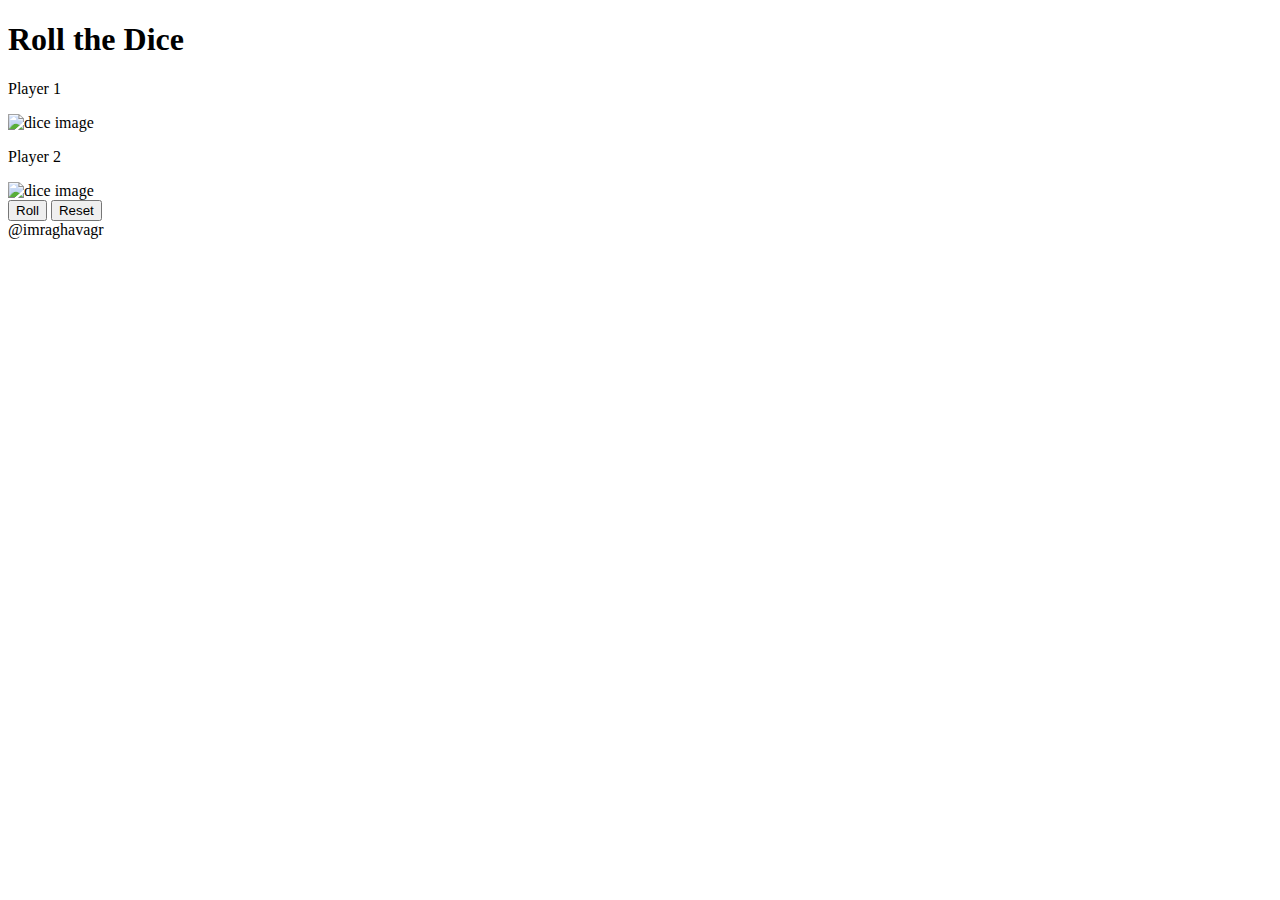
==== dice.html @ f68373e2 "add dice.html" ====
<!DOCTYPE html>
<html lang="en" dir="ltr">
  <head>
    <meta charset="utf-8">
    <title>Dicee</title>
    <link href="https://cdn.jsdelivr.net/npm/bootstrap@5.3.2/dist/css/bootstrap.min.css" rel="stylesheet" integrity="sha384-T3c6CoIi6uLrA9TneNEoa7RxnatzjcDSCmG1MXxSR1GAsXEV/Dwwykc2MPK8M2HN" crossorigin="anonymous">
    <link rel="stylesheet" href="./assets/css/styles.css">
    <link href="https://fonts.googleapis.com/css?family=Indie+Flower|Lobster" rel="stylesheet">

  </head>
  <body>

    <div class="container text-center">

      <div class="row">
        <div class="col">
          <h1>Roll the Dice</h1>
        </div>        
      </div>

      <div class="row py-3">
        <div class="col">
          <div class="dice one">
            <p>Player 1</p>
            <img class="img1" src="./assets/images/dice6.png" alt = "dice image">
          </div>
        </div>
        <div class="col">
          <div class="dice two">
            <p>Player 2</p>
            <img class="img2" src="./assets/images/dice6.png" alt = "dice image">
          </div>
        </div>
      </div>

      <div class="row">
        <div class="buttons">
          <button type="button" class="btn btn-outline-success">Roll</button>
          <button type="button" class="btn btn-outline-danger">Reset</button>    
        </div>
      </div>

    </div>

    <script src="https://cdn.jsdelivr.net/npm/bootstrap@5.3.2/dist/js/bootstrap.bundle.min.js" integrity="sha384-C6RzsynM9kWDrMNeT87bh95OGNyZPhcTNXj1NW7RuBCsyN/o0jlpcV8Qyq46cDfL" crossorigin="anonymous"></script>
    <script src="./assets/js/index.js"></script>
  </body>
  <footer>
    @imraghavagr
  </footer>
</html>
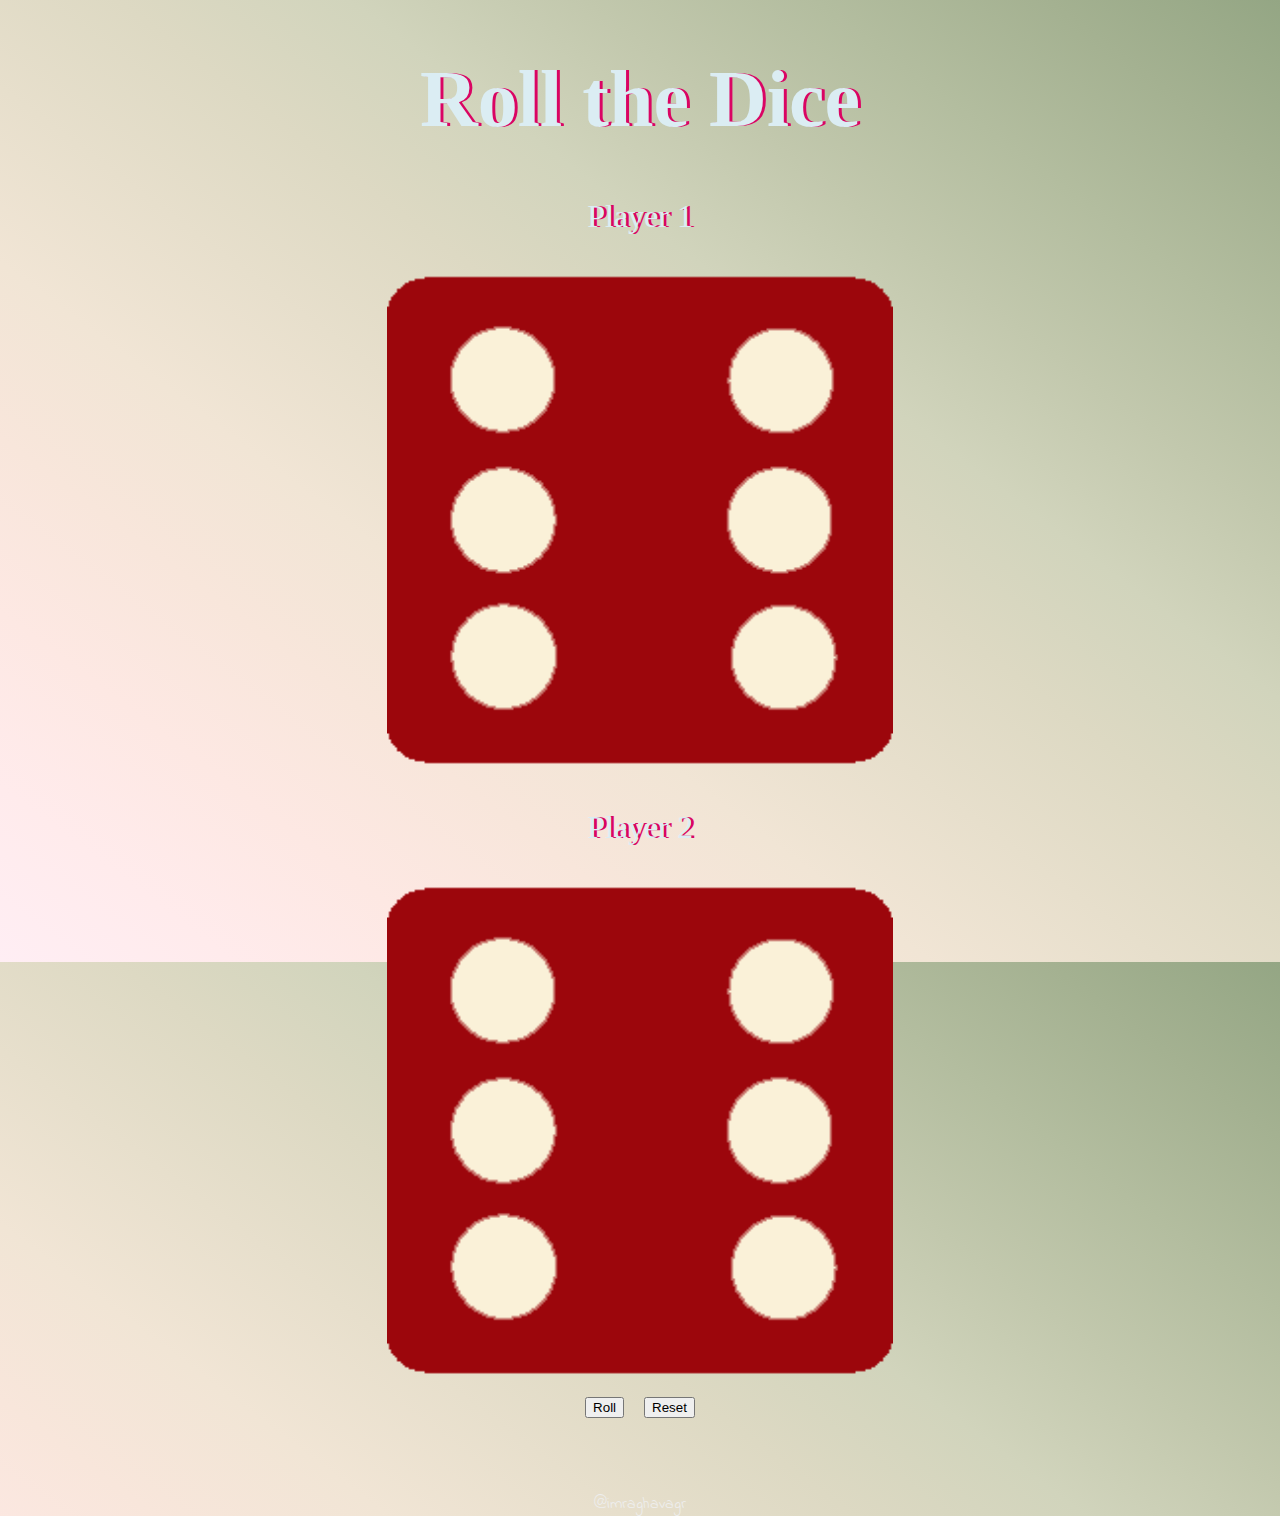
==== commit 6bae7a44: "changes" ====
--- a/dice.html
+++ b/dice.html
@@ -4,7 +4,7 @@
     <meta charset="utf-8">
     <title>Dicee</title>
     <link href="https://cdn.jsdelivr.net/npm/bootstrap@5.3.2/dist/css/bootstrap.min.css" rel="stylesheet" integrity="sha384-T3c6CoIi6uLrA9TneNEoa7RxnatzjcDSCmG1MXxSR1GAsXEV/Dwwykc2MPK8M2HN" crossorigin="anonymous">
-    <link rel="stylesheet" href="./assets/css/styles.css">
+    <link rel="stylesheet" href="./assets/css/dice.css">
     <link href="https://fonts.googleapis.com/css?family=Indie+Flower|Lobster" rel="stylesheet">
 
   </head>
@@ -22,13 +22,13 @@
         <div class="col">
           <div class="dice one">
             <p>Player 1</p>
-            <img class="img1" src="./assets/images/dice6.png" alt = "dice image">
+            <img class="img1" src="./assets/images/dice/dice6.png" alt = "dice image">
           </div>
         </div>
         <div class="col">
           <div class="dice two">
             <p>Player 2</p>
-            <img class="img2" src="./assets/images/dice6.png" alt = "dice image">
+            <img class="img2" src="./assets/images/dice/dice6.png" alt = "dice image">
           </div>
         </div>
       </div>
@@ -43,7 +43,7 @@
     </div>
 
     <script src="https://cdn.jsdelivr.net/npm/bootstrap@5.3.2/dist/js/bootstrap.bundle.min.js" integrity="sha384-C6RzsynM9kWDrMNeT87bh95OGNyZPhcTNXj1NW7RuBCsyN/o0jlpcV8Qyq46cDfL" crossorigin="anonymous"></script>
-    <script src="./assets/js/index.js"></script>
+    <script src="./assets/js/dice.js"></script>
   </body>
   <footer>
     @imraghavagr
--- a/assets/css/dice.css
+++ b/assets/css/dice.css
@@ -0,0 +1,62 @@
+/* .container {
+  width: 70%;
+  margin: auto;
+  text-align: center;
+} */
+
+body {
+  text-align: center;
+  background-image: linear-gradient(to right top, #ffeef4, #ffebec, #fde8e3, #f8e6db, #f1e5d5, #e7dfcc, #ddd9c3, #d1d4bc, #c2c8ad, #b3bd9f, #a4b191, #94a684);
+  height: 100vh;
+  }
+  
+  h1 {
+    font-size: 5rem;
+    color: #DBEDF3;
+    font-family: "Arvo", cursive;
+    text-shadow: 3px 0 #DA0463;  
+  }
+  
+  p {
+    font-size: 2rem;
+    color: #DBEDF3;
+    font-family: "Arvo", cursive;
+    text-shadow: 3px 0 #DA0463; 
+  }
+  
+  img {
+    width: 40%;
+  }
+  .buttons{
+    display: flex;
+    justify-content: center;
+  }
+  .btn{
+    margin: 10px;
+  }
+  footer {
+    margin-top: 5%;
+    color: #EEEEEE;
+    text-align: center;
+    font-family: 'Indie Flower', cursive;
+  
+  }
+  
+  /* .box{
+    display: flex;
+    justify-content: space-evenly;
+    align-items: center;
+  }
+  .dice{
+    display: flex;
+    flex-direction: column;
+    justify-content: center;
+    align-items: center;
+  }
+  
+  @media (max-width: 1000px) {
+    .box {
+      flex-direction: column;
+      height: 100%;
+    }
+  } */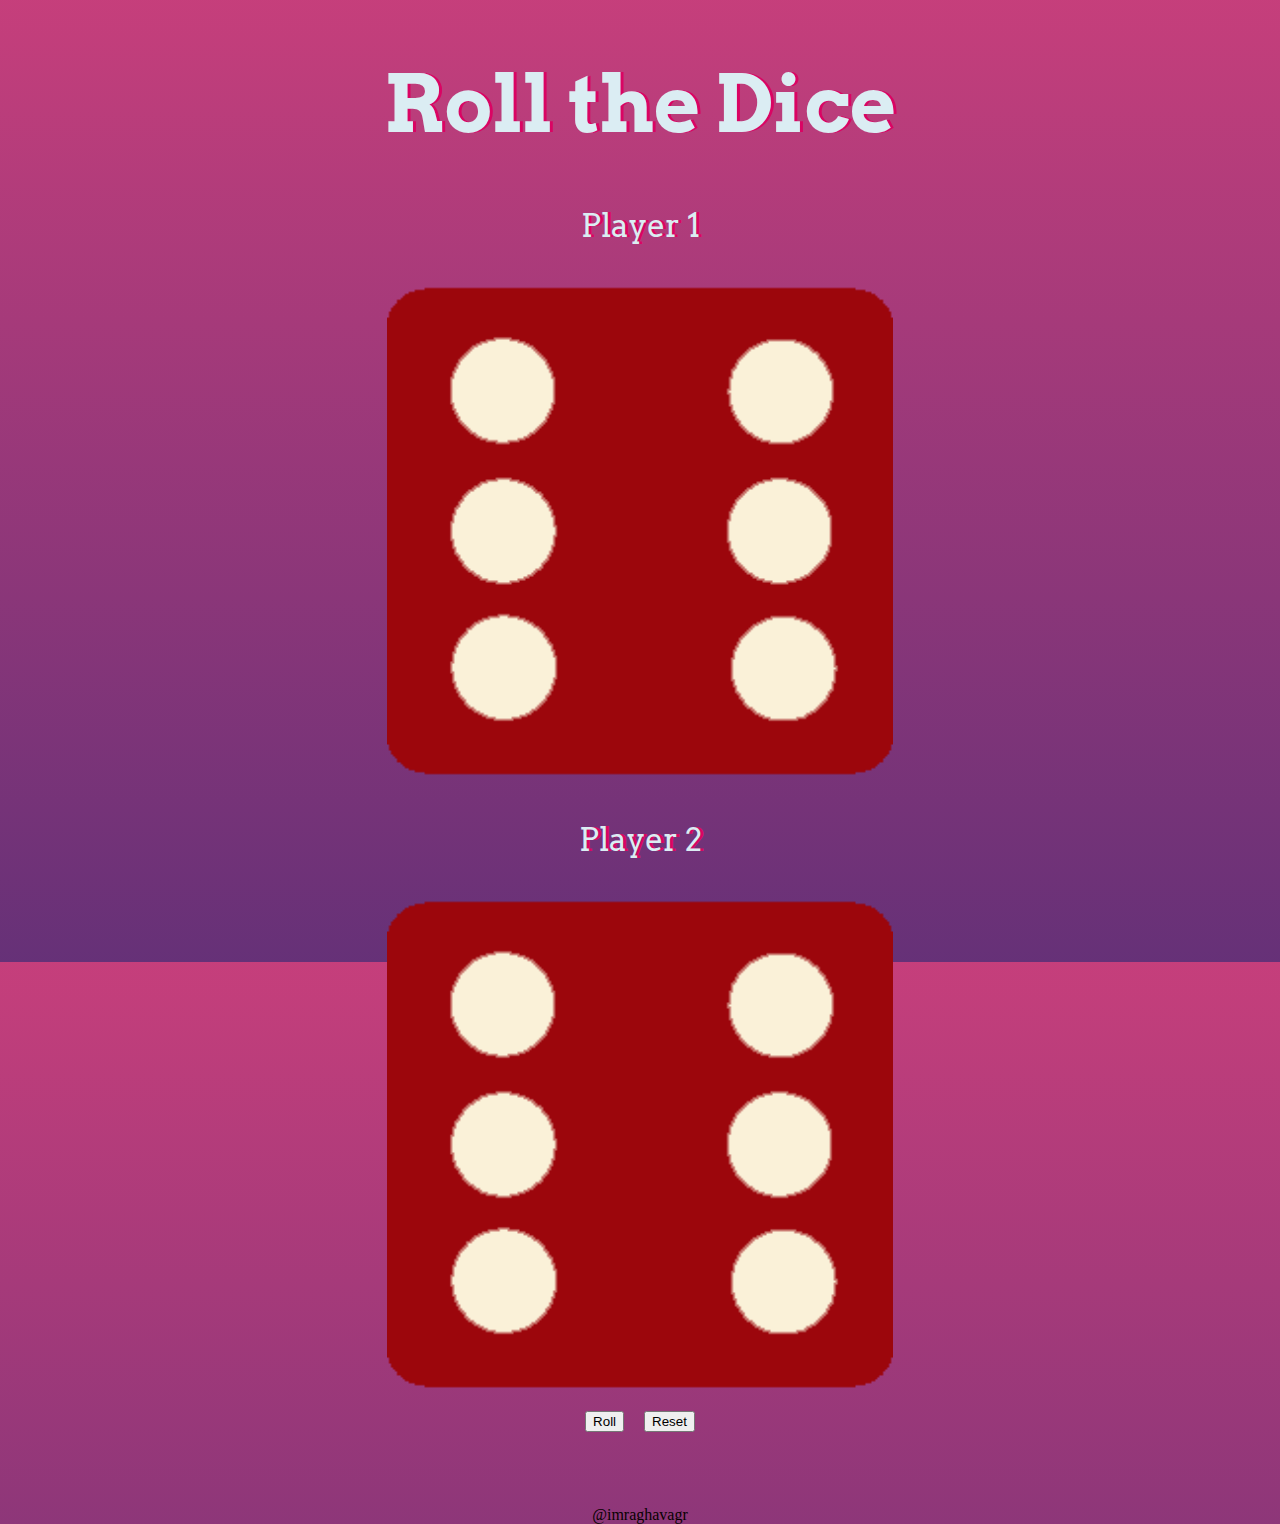
==== commit 09a1db17: "update font-family" ====
--- a/dice.html
+++ b/dice.html
@@ -5,7 +5,7 @@
     <title>Dicee</title>
     <link href="https://cdn.jsdelivr.net/npm/bootstrap@5.3.2/dist/css/bootstrap.min.css" rel="stylesheet" integrity="sha384-T3c6CoIi6uLrA9TneNEoa7RxnatzjcDSCmG1MXxSR1GAsXEV/Dwwykc2MPK8M2HN" crossorigin="anonymous">
     <link rel="stylesheet" href="./assets/css/dice.css">
-    <link href="https://fonts.googleapis.com/css?family=Indie+Flower|Lobster" rel="stylesheet">
+    <link href="https://fonts.googleapis.com/css?family=Arvo" rel="stylesheet">
 
   </head>
   <body>
--- a/assets/css/dice.css
+++ b/assets/css/dice.css
@@ -6,8 +6,16 @@
 
 body {
   text-align: center;
-  background-image: linear-gradient(to right top, #ffeef4, #ffebec, #fde8e3, #f8e6db, #f1e5d5, #e7dfcc, #ddd9c3, #d1d4bc, #c2c8ad, #b3bd9f, #a4b191, #94a684);
   height: 100vh;
+  background: hsla(285, 42%, 33%, 1);
+
+  background: linear-gradient(90deg, hsla(285, 42%, 33%, 1) 0%, hsla(333, 54%, 51%, 1) 100%);
+
+  background: -moz-linear-gradient(90deg, hsla(285, 42%, 33%, 1) 0%, hsla(333, 54%, 51%, 1) 100%);
+
+  background: -webkit-linear-gradient(90deg, hsla(285, 42%, 33%, 1) 0%, hsla(333, 54%, 51%, 1) 100%);
+
+  filter: progid: DXImageTransform.Microsoft.gradient( startColorstr="#663177", endColorstr="#C63F7B", GradientType=1 );
   }
   
   h1 {
@@ -36,7 +44,7 @@
   }
   footer {
     margin-top: 5%;
-    color: #EEEEEE;
+    color: #090101;
     text-align: center;
     font-family: 'Indie Flower', cursive;
   
